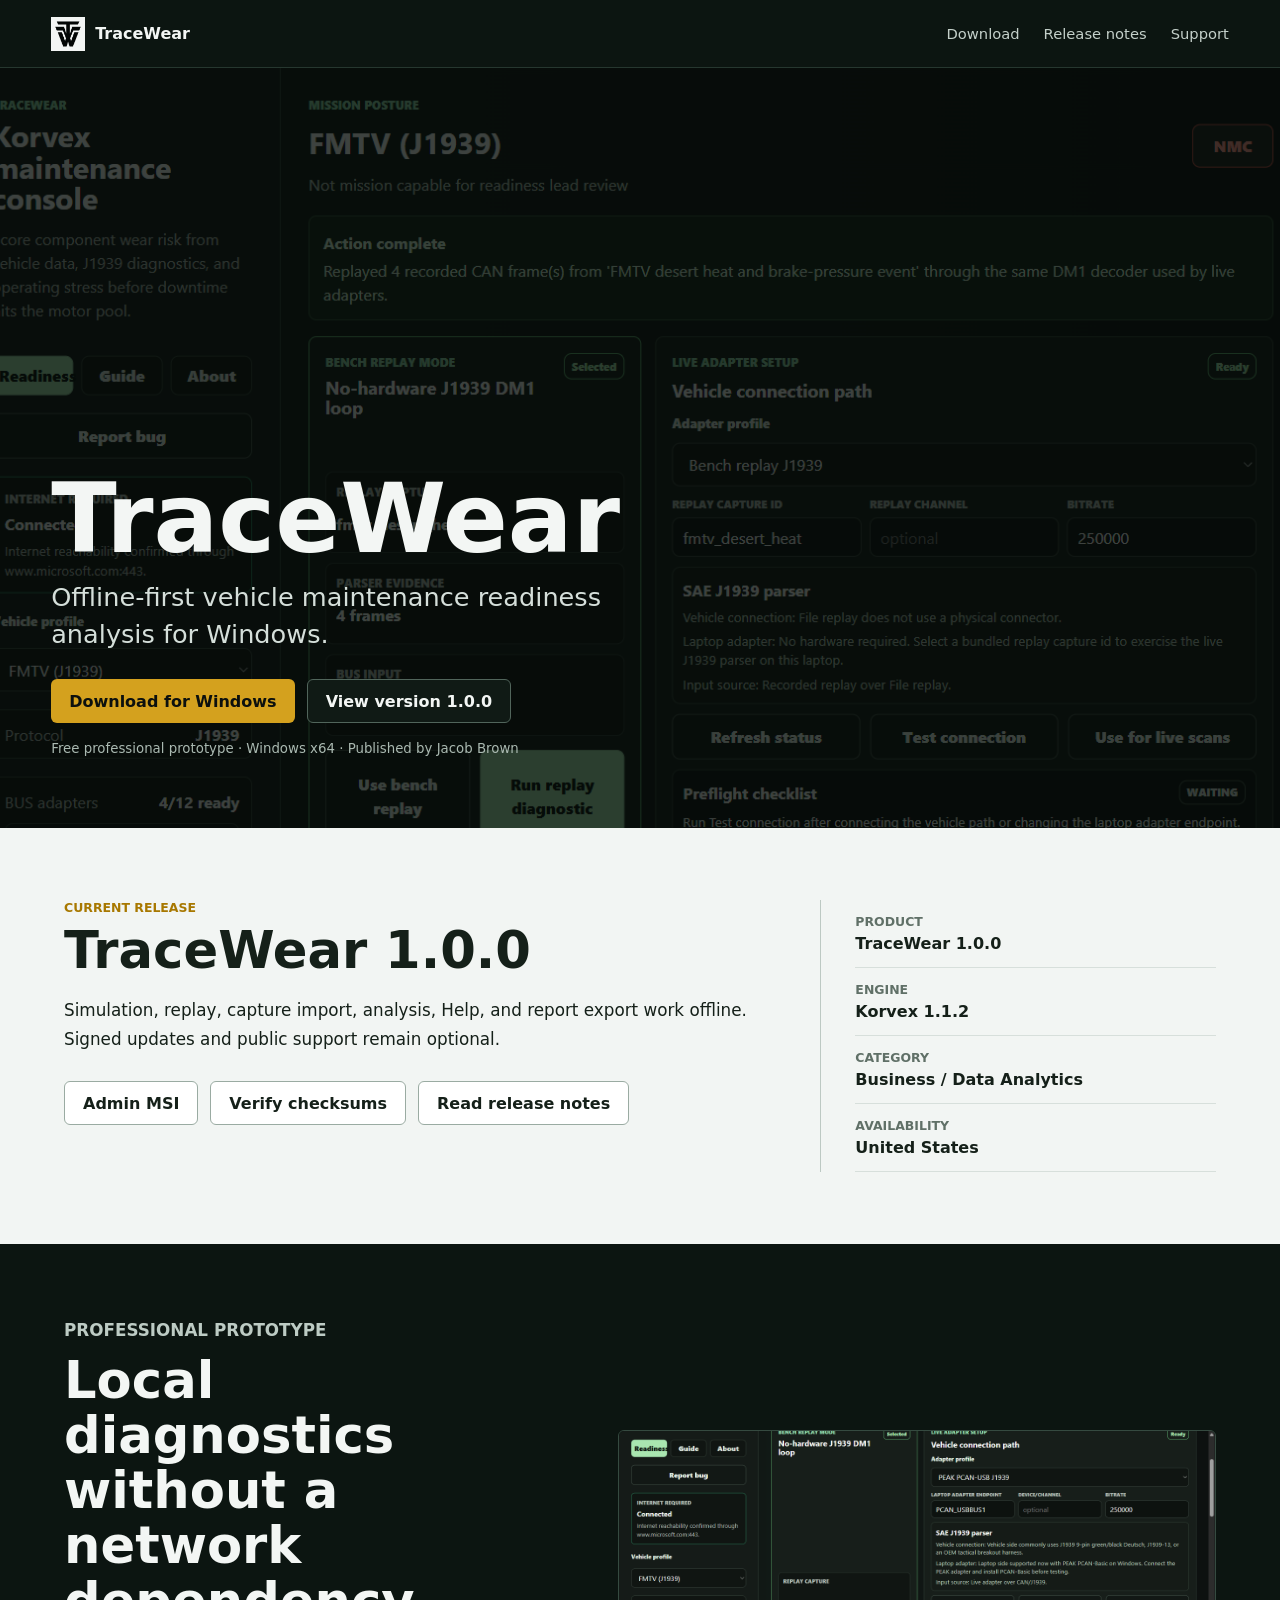
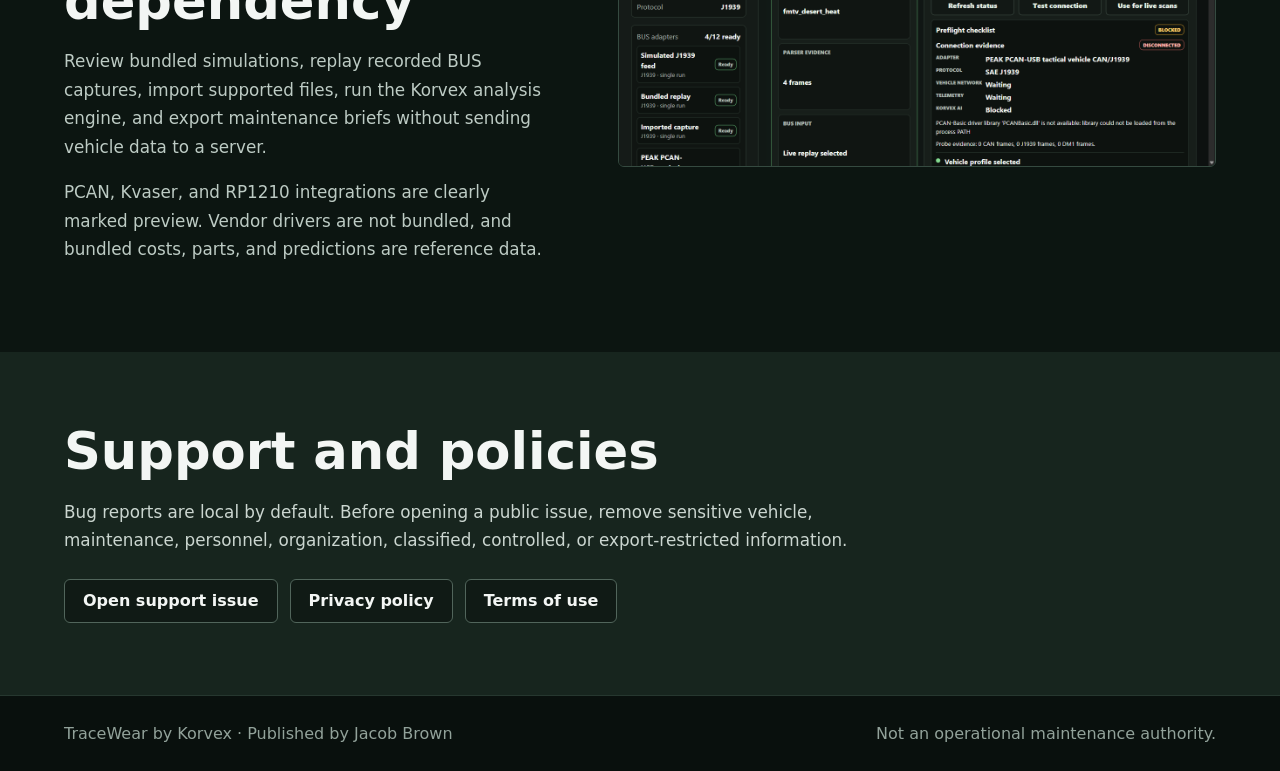
==== index.html @ 812d58f8 "Prepare TraceWear 1.0 public release site" ====
<!doctype html>
<html lang="en">
  <head>
    <meta charset="UTF-8" />
    <meta name="viewport" content="width=device-width, initial-scale=1.0" />
    <meta name="description" content="Official TraceWear Windows downloads, release notes, policies, and support." />
    <title>TraceWear for Windows</title>
    <link rel="icon" href="assets/tracewear-logo.png" />
    <link rel="stylesheet" href="styles.css" />
  </head>
  <body>
    <header class="site-header">
      <a class="brand" href="./" aria-label="TraceWear home">
        <img src="assets/tracewear-logo.png" alt="" />
        <span>TraceWear</span>
      </a>
      <nav aria-label="Primary navigation">
        <a href="#download">Download</a>
        <a href="releases/v1.0.0/">Release notes</a>
        <a href="https://github.com/Renoman1195/TraceWear-Releases/issues">Support</a>
      </nav>
    </header>

    <main>
      <section class="hero" aria-labelledby="hero-title">
        <div class="hero-background" role="img" aria-label="TraceWear readiness dashboard"></div>
        <div class="hero-scrim"></div>
        <div class="hero-content">
          <h1 id="hero-title">TraceWear</h1>
          <p>Offline-first vehicle maintenance readiness analysis for Windows.</p>
          <div class="hero-actions" id="download">
            <a class="primary-action" href="https://github.com/Renoman1195/TraceWear-Releases/releases/download/v1.0.0/TraceWear_1.0.0_x64-setup.exe">Download for Windows</a>
            <a class="secondary-action" href="releases/v1.0.0/">View version 1.0.0</a>
          </div>
          <small>Free professional prototype · Windows x64 · Published by Jacob Brown</small>
        </div>
      </section>

      <section class="release-band" aria-labelledby="release-title">
        <div class="release-summary">
          <p class="eyebrow">Current release</p>
          <h2 id="release-title">TraceWear 1.0.0</h2>
          <p>Simulation, replay, capture import, analysis, Help, and report export work offline. Signed updates and public support remain optional.</p>
          <div class="release-links">
            <a href="https://github.com/Renoman1195/TraceWear-Releases/releases/download/v1.0.0/TraceWear_1.0.0_x64_en-US.msi">Admin MSI</a>
            <a href="checksums/">Verify checksums</a>
            <a href="releases/v1.0.0/">Read release notes</a>
          </div>
        </div>
        <dl class="release-facts">
          <div><dt>Product</dt><dd>TraceWear 1.0.0</dd></div>
          <div><dt>Engine</dt><dd>Korvex 1.1.2</dd></div>
          <div><dt>Category</dt><dd>Business / Data Analytics</dd></div>
          <div><dt>Availability</dt><dd>United States</dd></div>
        </dl>
      </section>

      <section class="details-band" aria-labelledby="details-title">
        <div class="details-copy">
          <p class="eyebrow">Professional prototype</p>
          <h2 id="details-title">Local diagnostics without a network dependency</h2>
          <p>Review bundled simulations, replay recorded BUS captures, import supported files, run the Korvex analysis engine, and export maintenance briefs without sending vehicle data to a server.</p>
          <p>PCAN, Kvaser, and RP1210 integrations are clearly marked preview. Vendor drivers are not bundled, and bundled costs, parts, and predictions are reference data.</p>
        </div>
        <img src="assets/adapter-status.png" alt="TraceWear adapter preview and status interface" />
      </section>

      <section class="support-band" aria-labelledby="support-title">
        <h2 id="support-title">Support and policies</h2>
        <p>Bug reports are local by default. Before opening a public issue, remove sensitive vehicle, maintenance, personnel, organization, classified, controlled, or export-restricted information.</p>
        <div class="support-links">
          <a href="https://github.com/Renoman1195/TraceWear-Releases/issues">Open support issue</a>
          <a href="privacy/">Privacy policy</a>
          <a href="terms/">Terms of use</a>
        </div>
      </section>
    </main>

    <footer>
      <span>TraceWear by Korvex · Published by Jacob Brown</span>
      <span>Not an operational maintenance authority.</span>
    </footer>
  </body>
</html>
---- styles.css ----
:root {
  color-scheme: dark;
  font-family: "Segoe UI", system-ui, sans-serif;
  background: #09100d;
  color: #f3f6f4;
  letter-spacing: 0;
}

* { box-sizing: border-box; }
html { scroll-behavior: smooth; }
body { margin: 0; background: #09100d; color: #f3f6f4; }
a { color: inherit; }

.site-header {
  height: 68px;
  padding: 0 4vw;
  display: flex;
  align-items: center;
  justify-content: space-between;
  gap: 24px;
  background: #0c1511;
  border-bottom: 1px solid #26372f;
  position: sticky;
  top: 0;
  z-index: 10;
}

.brand { display: flex; align-items: center; gap: 10px; text-decoration: none; font-weight: 700; }
.brand img { width: 34px; height: 34px; object-fit: contain; }
nav { display: flex; align-items: center; gap: 24px; }
nav a { color: #c4d0ca; text-decoration: none; font-size: 0.92rem; }
nav a:hover, nav a:focus-visible { color: #ffffff; }

.hero { min-height: calc(92vh - 68px); position: relative; display: flex; align-items: flex-end; overflow: hidden; }
.hero-background { position: absolute; inset: 0; background: url("assets/readiness-dashboard.png") center 18% / cover no-repeat; }
.hero-scrim { position: absolute; inset: 0; background: rgba(4, 10, 7, 0.76); }
.hero-content { position: relative; z-index: 1; width: min(760px, 92vw); margin: 0 4vw 8vh; }
.hero h1 { margin: 8px 0 14px; font-size: clamp(3rem, 8vw, 6rem); line-height: 0.95; letter-spacing: 0; }
.hero p { margin: 0 0 26px; max-width: 650px; color: #d5dfda; font-size: clamp(1.15rem, 2.2vw, 1.6rem); line-height: 1.45; }
.hero small { display: block; margin-top: 18px; color: #aab9b1; }
.hero-actions, .release-links, .support-links { display: flex; flex-wrap: wrap; gap: 12px; }
.primary-action, .secondary-action, .release-links a, .support-links a {
  min-height: 44px;
  display: inline-flex;
  align-items: center;
  justify-content: center;
  padding: 0 18px;
  border-radius: 6px;
  text-decoration: none;
  font-weight: 700;
}
.primary-action { background: #d4a11e; color: #0c100e; }
.primary-action:hover, .primary-action:focus-visible { background: #f1bd32; }
.secondary-action, .release-links a, .support-links a { border: 1px solid #51655b; background: #101a15; color: #f3f6f4; }
.secondary-action:hover, .release-links a:hover, .support-links a:hover { border-color: #84a493; background: #17251e; }

.release-band, .details-band, .support-band { padding: 72px 5vw; }
.release-band { display: grid; grid-template-columns: minmax(0, 1.4fr) minmax(280px, 0.8fr); gap: 64px; background: #f2f5f3; color: #152019; }
.release-summary { max-width: 740px; }
.eyebrow { margin: 0 0 8px; color: #a87800; font-weight: 800; text-transform: uppercase; font-size: 0.78rem; }
h2 { margin: 0 0 18px; font-size: clamp(2rem, 4vw, 3.3rem); line-height: 1.08; letter-spacing: 0; }
.release-summary > p:not(.eyebrow), .details-copy p, .support-band p { font-size: 1.05rem; line-height: 1.7; }
.release-links { margin-top: 28px; }
.release-links a { border-color: #9aaba2; background: #ffffff; color: #152019; }
.release-facts { margin: 0; border-left: 1px solid #bdc9c3; padding-left: 34px; }
.release-facts div { padding: 14px 0; border-bottom: 1px solid #d7dfdb; }
.release-facts dt { color: #607067; font-size: 0.78rem; text-transform: uppercase; font-weight: 700; }
.release-facts dd { margin: 5px 0 0; font-weight: 700; }

.details-band { display: grid; grid-template-columns: minmax(0, 0.9fr) minmax(380px, 1.1fr); align-items: center; gap: 64px; background: #0c1511; }
.details-copy { max-width: 670px; }
.details-copy p { color: #bdcbc4; }
.details-band img { width: 100%; max-height: 660px; object-fit: cover; object-position: top; border: 1px solid #354a40; border-radius: 6px; }
.support-band { background: #17251e; }
.support-band > p { max-width: 850px; color: #cbd6d0; }
.support-links { margin-top: 24px; }
footer { padding: 28px 5vw; display: flex; justify-content: space-between; gap: 18px; flex-wrap: wrap; color: #92a29a; border-top: 1px solid #26372f; }

.document { width: min(850px, 92vw); margin: 0 auto; padding: 64px 0 96px; }
.document h1 { font-size: clamp(2.4rem, 6vw, 4rem); letter-spacing: 0; }
.document h2 { margin-top: 42px; font-size: 1.55rem; }
.document p, .document li { color: #c7d2cc; line-height: 1.75; }
.document code, .checksum-output { font-family: Consolas, monospace; overflow-wrap: anywhere; }
.back-link { display: inline-block; margin-bottom: 42px; color: #e3b43a; }
.notice { padding: 16px; border-left: 3px solid #d4a11e; background: #111c17; }

@media (max-width: 760px) {
  .site-header { height: auto; min-height: 64px; padding: 12px 4vw; }
  nav { gap: 14px; }
  nav a:nth-child(2) { display: none; }
  .hero { min-height: 78vh; }
  .hero-content { margin-bottom: 7vh; }
  .release-band, .details-band { grid-template-columns: 1fr; gap: 36px; }
  .release-facts { border-left: 0; border-top: 1px solid #bdc9c3; padding: 18px 0 0; }
  .details-band img { max-height: 520px; }
}
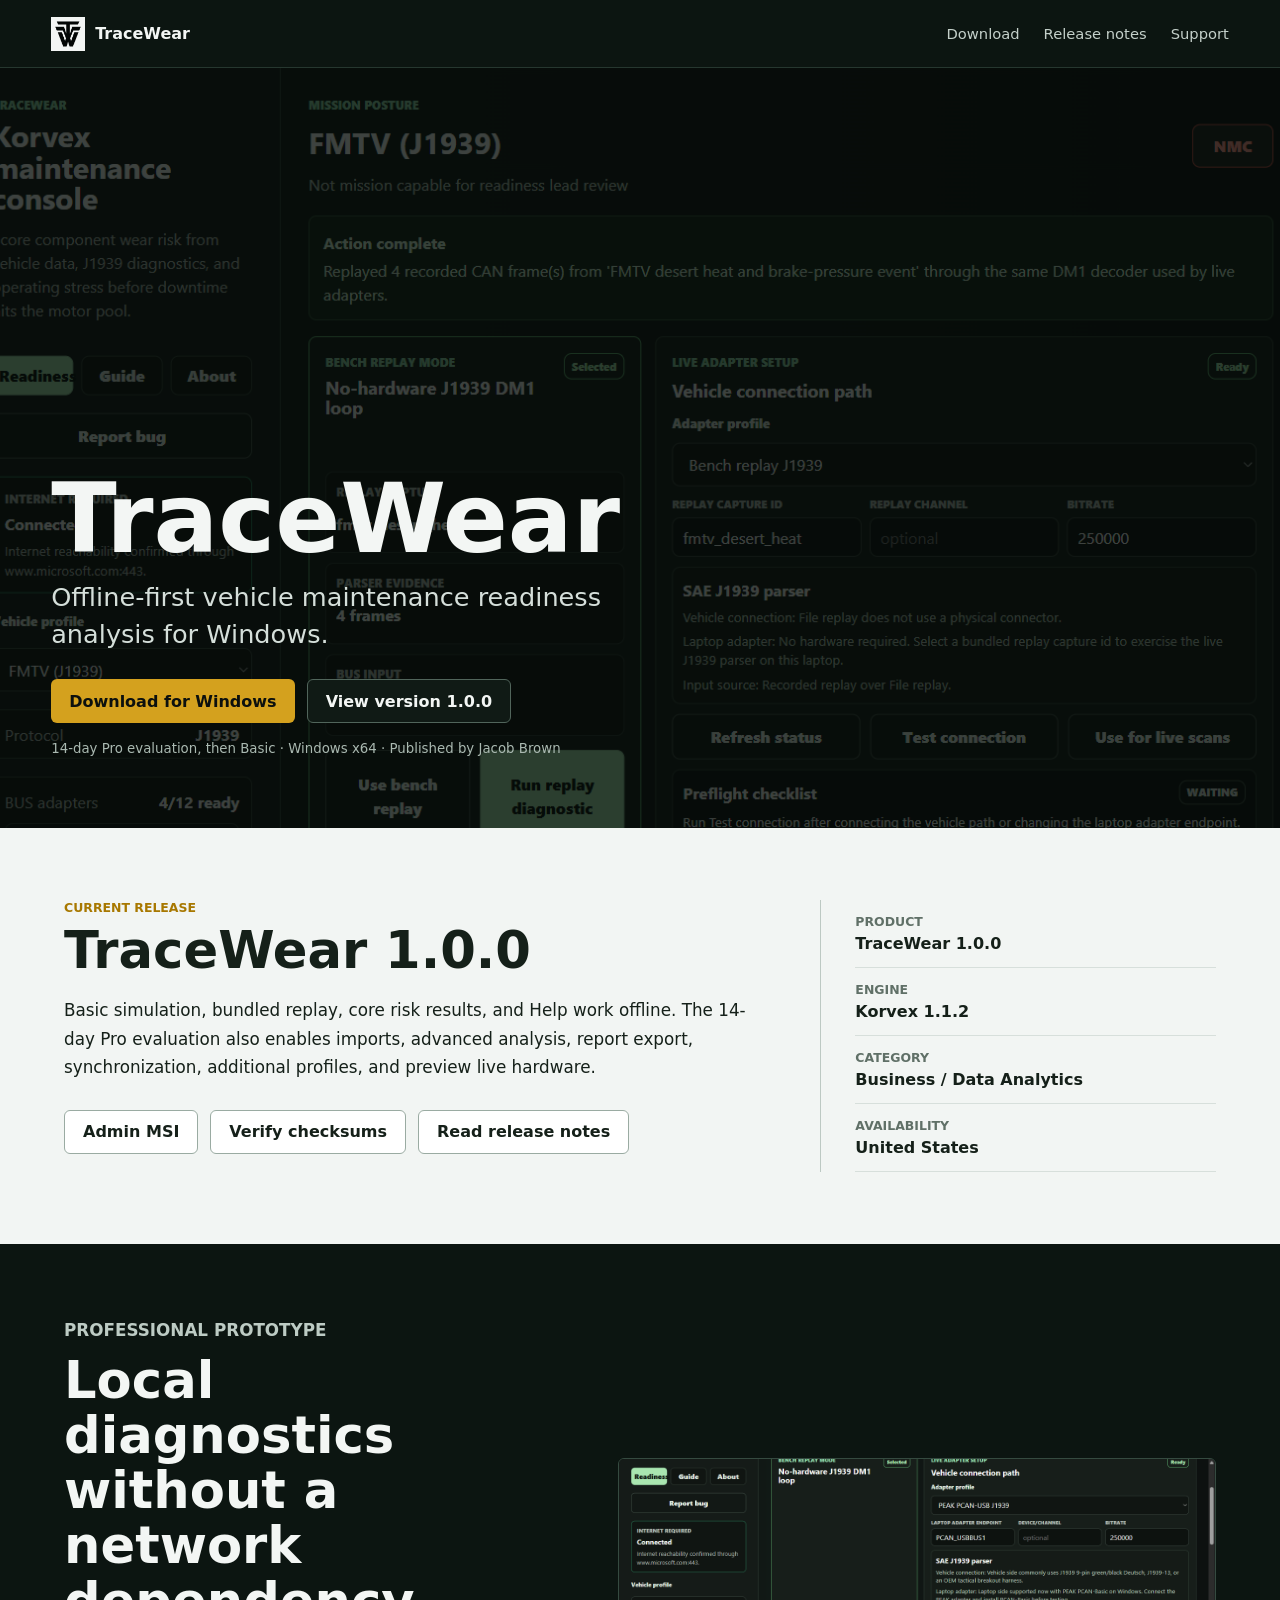
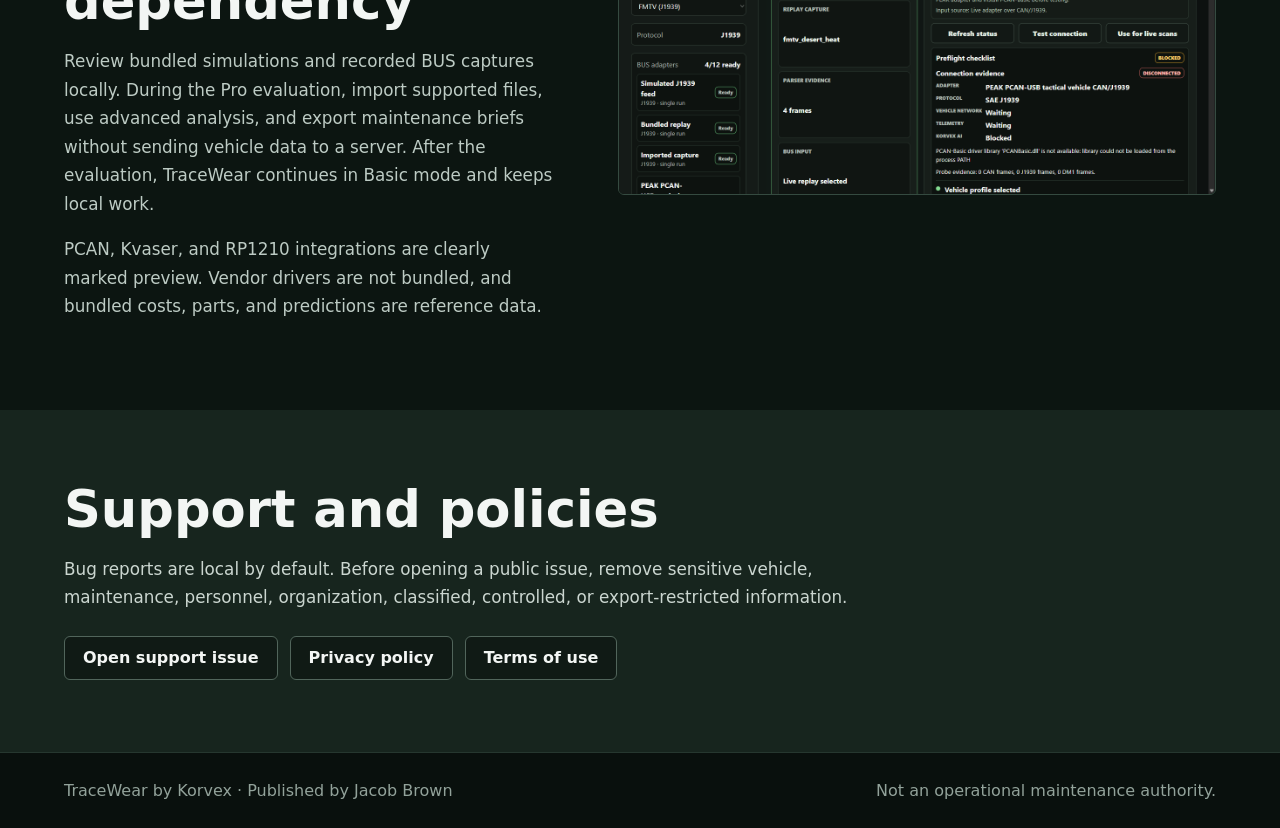
==== commit 581c6334: "Document TraceWear trial access" ====
--- a/index.html
+++ b/index.html
@@ -32,7 +32,7 @@
             <a class="primary-action" href="https://github.com/Renoman1195/TraceWear-Releases/releases/download/v1.0.0/TraceWear_1.0.0_x64-setup.exe">Download for Windows</a>
             <a class="secondary-action" href="releases/v1.0.0/">View version 1.0.0</a>
           </div>
-          <small>Free professional prototype · Windows x64 · Published by Jacob Brown</small>
+          <small>14-day Pro evaluation, then Basic · Windows x64 · Published by Jacob Brown</small>
         </div>
       </section>
 
@@ -40,7 +40,7 @@
         <div class="release-summary">
           <p class="eyebrow">Current release</p>
           <h2 id="release-title">TraceWear 1.0.0</h2>
-          <p>Simulation, replay, capture import, analysis, Help, and report export work offline. Signed updates and public support remain optional.</p>
+          <p>Basic simulation, bundled replay, core risk results, and Help work offline. The 14-day Pro evaluation also enables imports, advanced analysis, report export, synchronization, additional profiles, and preview live hardware.</p>
           <div class="release-links">
             <a href="https://github.com/Renoman1195/TraceWear-Releases/releases/download/v1.0.0/TraceWear_1.0.0_x64_en-US.msi">Admin MSI</a>
             <a href="checksums/">Verify checksums</a>
@@ -59,7 +59,7 @@
         <div class="details-copy">
           <p class="eyebrow">Professional prototype</p>
           <h2 id="details-title">Local diagnostics without a network dependency</h2>
-          <p>Review bundled simulations, replay recorded BUS captures, import supported files, run the Korvex analysis engine, and export maintenance briefs without sending vehicle data to a server.</p>
+          <p>Review bundled simulations and recorded BUS captures locally. During the Pro evaluation, import supported files, use advanced analysis, and export maintenance briefs without sending vehicle data to a server. After the evaluation, TraceWear continues in Basic mode and keeps local work.</p>
           <p>PCAN, Kvaser, and RP1210 integrations are clearly marked preview. Vendor drivers are not bundled, and bundled costs, parts, and predictions are reference data.</p>
         </div>
         <img src="assets/adapter-status.png" alt="TraceWear adapter preview and status interface" />
--- a/styles.css
+++ b/styles.css
@@ -81,6 +81,7 @@
 .document h2 { margin-top: 42px; font-size: 1.55rem; }
 .document p, .document li { color: #c7d2cc; line-height: 1.75; }
 .document code, .checksum-output { font-family: Consolas, monospace; overflow-wrap: anywhere; }
+.document pre { max-width: 100%; white-space: pre-wrap; word-break: break-word; }
 .back-link { display: inline-block; margin-bottom: 42px; color: #e3b43a; }
 .notice { padding: 16px; border-left: 3px solid #d4a11e; background: #111c17; }
 
